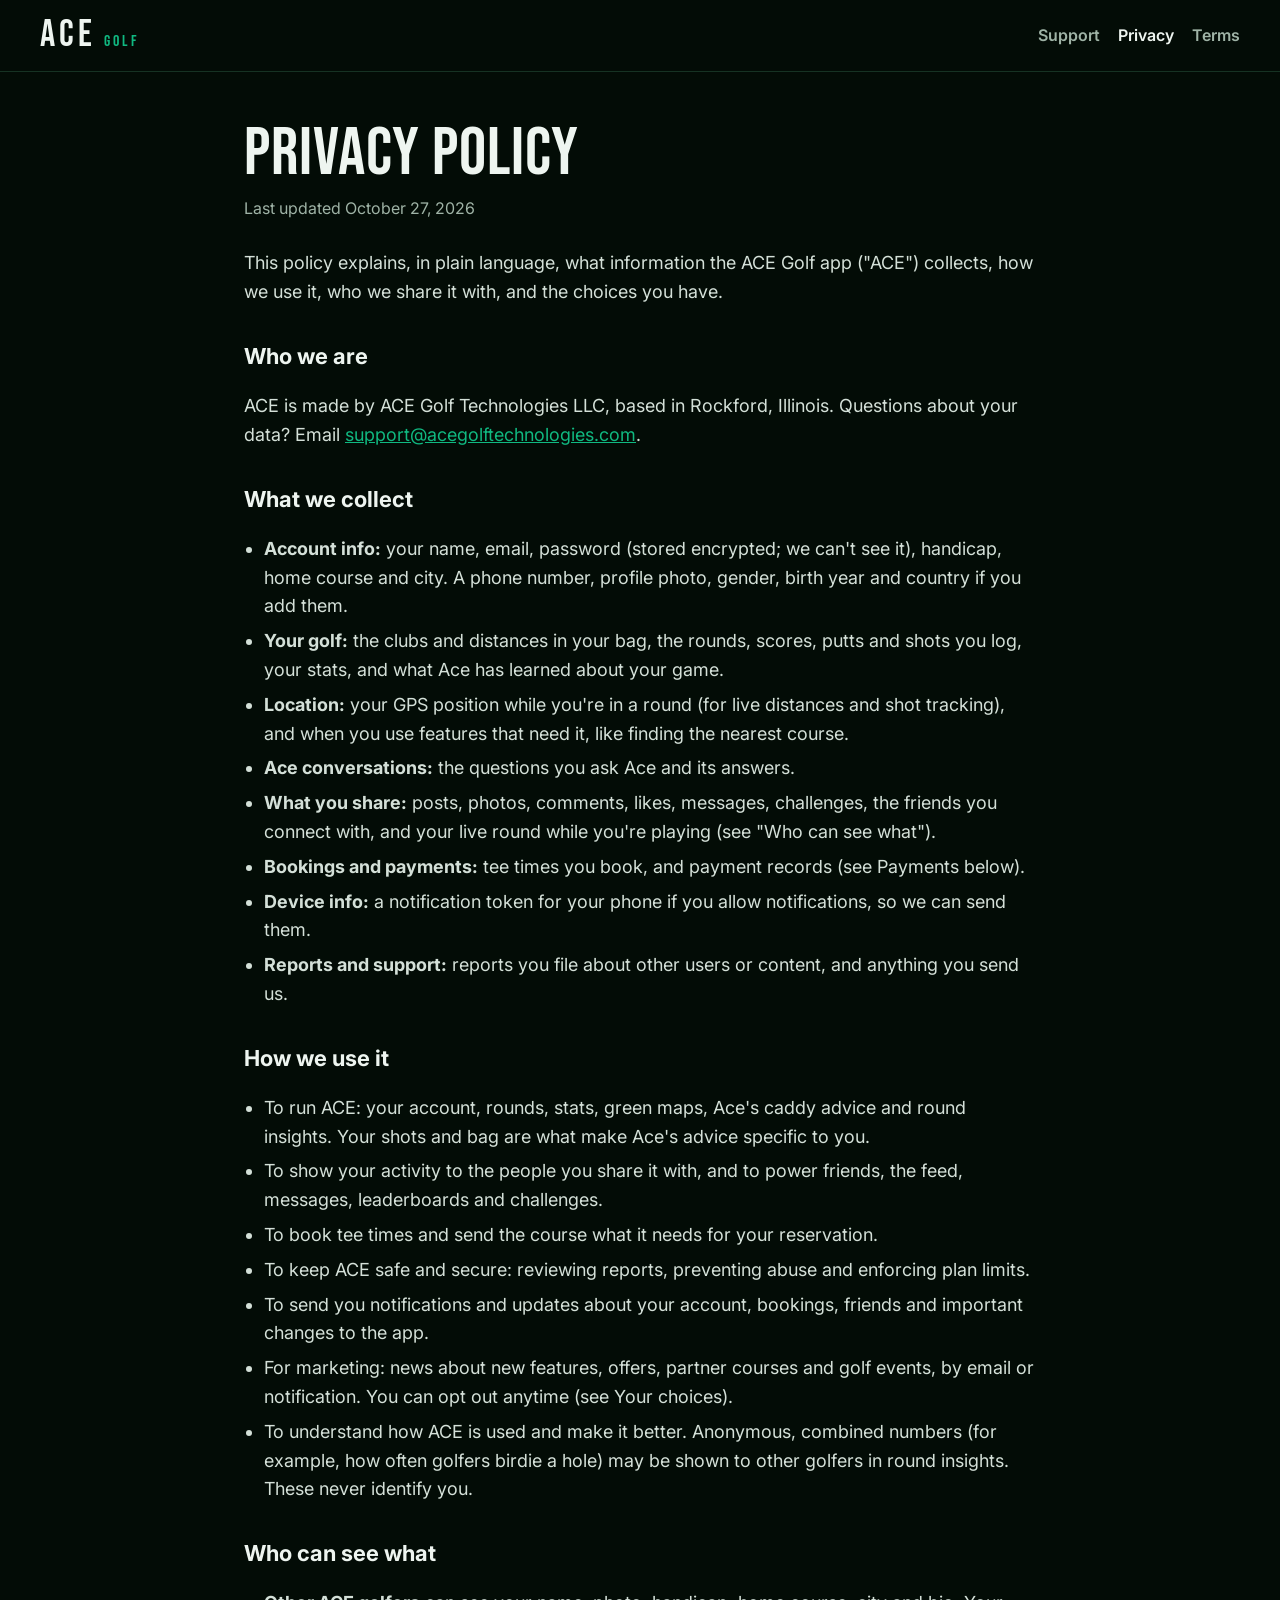
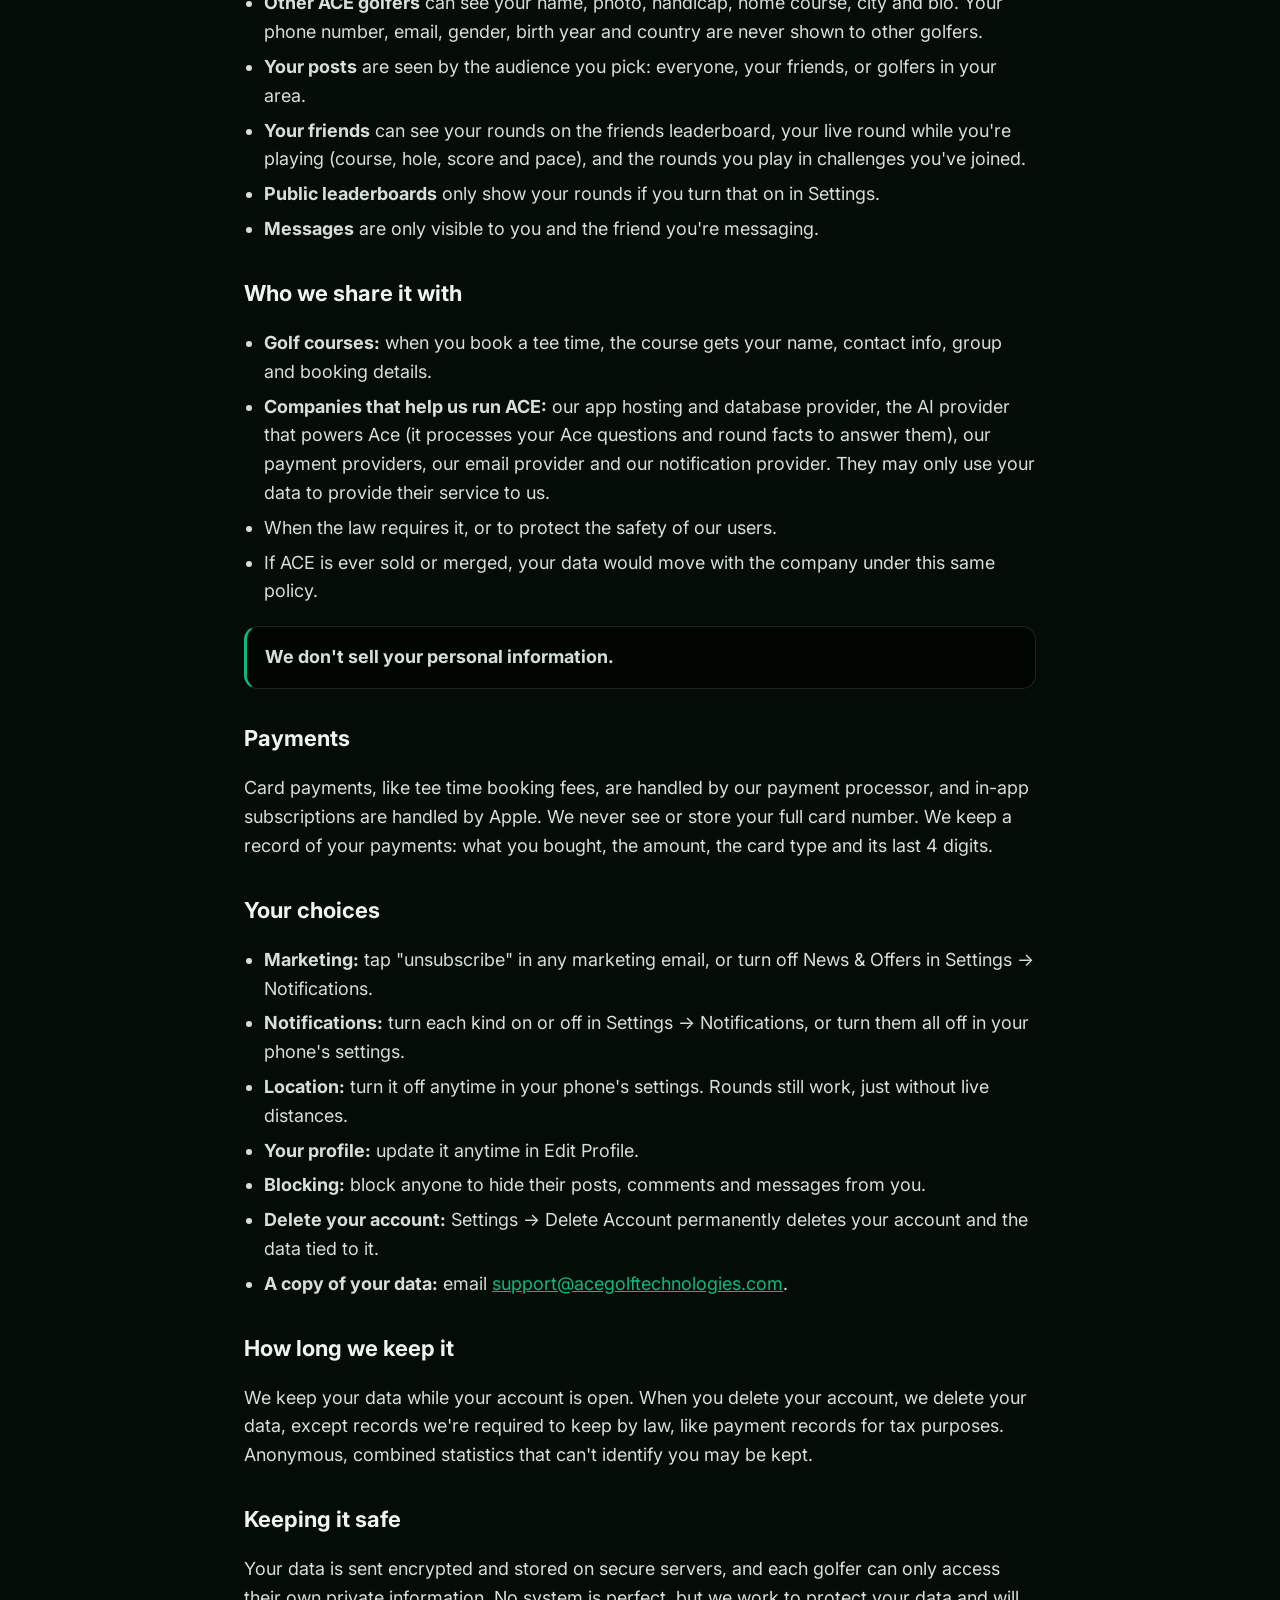
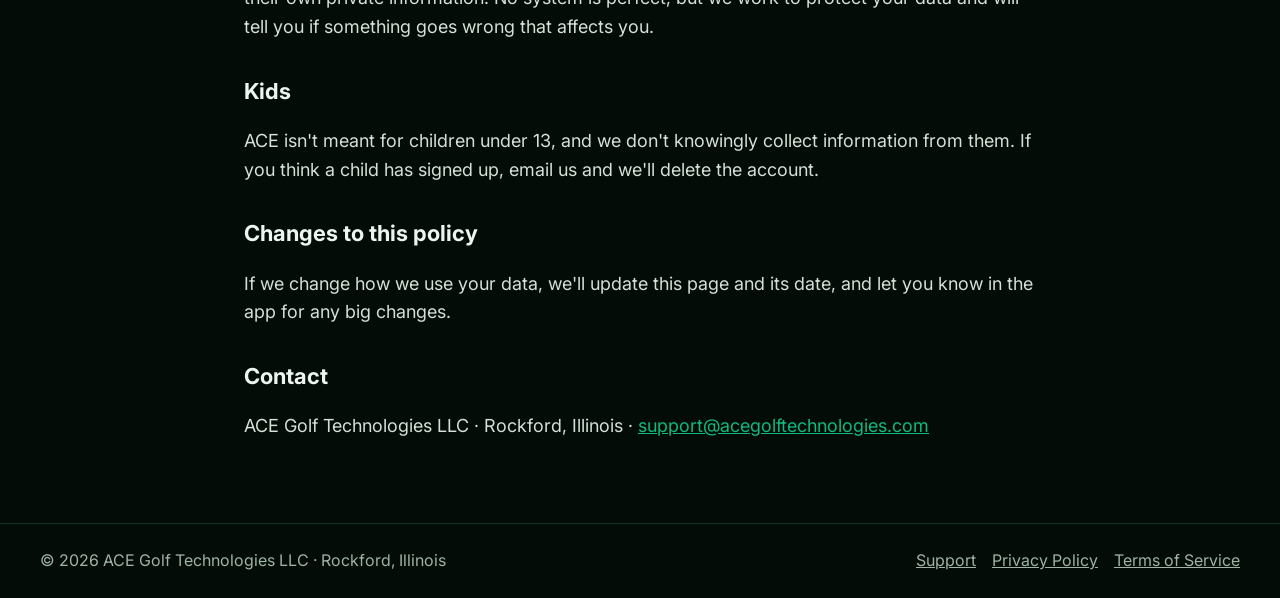
==== privacy.html @ e1cf5d85 "ACE Golf website: home, privacy, terms, support Full-width layout over the course flyover, real app " ====
<!doctype html>
<html lang="en">
<head>
  <meta charset="utf-8">
  <meta name="viewport" content="width=device-width, initial-scale=1, viewport-fit=cover">
  <title>Privacy Policy — ACE Golf</title>
  <meta name="description" content="How ACE Golf collects, uses and protects your information.">
  <link rel="preconnect" href="https://fonts.googleapis.com">
  <link rel="preconnect" href="https://fonts.gstatic.com" crossorigin>
  <link rel="stylesheet" href="https://fonts.googleapis.com/css2?family=Bebas+Neue&family=Inter:wght@400;600;700&display=swap">
  <link rel="stylesheet" href="styles.css">
  <link rel="icon" type="image/png" href="/media/favicon.png">
  <link rel="apple-touch-icon" href="/media/apple-touch-icon.png">
  <meta name="theme-color" content="#030c06">
</head>
<body class="page-doc">
  <header class="site-header">
    <div class="wrap">
      <a class="brand" href="index.html"><span class="brand-mark">ACE</span><span class="brand-sub">GOLF</span></a>
      <nav class="nav" aria-label="Main">
        <a href="support.html">Support</a>
        <a href="privacy.html" aria-current="page">Privacy</a>
        <a href="terms.html">Terms</a>
      </nav>
    </div>
  </header>

  <main class="wrap">
    <article class="doc">
      <h1>Privacy Policy</h1>
      <p class="updated">Last updated October 27, 2026</p>

      <p>This policy explains, in plain language, what information the ACE Golf app ("ACE") collects, how we use it, who we share it with, and the choices you have.</p>

      <h2>Who we are</h2>
      <p>ACE is made by ACE Golf Technologies LLC, based in Rockford, Illinois. Questions about your data? Email <a href="mailto:support@acegolftechnologies.com">support@acegolftechnologies.com</a>.</p>

      <h2>What we collect</h2>
      <ul>
        <li><strong>Account info:</strong> your name, email, password (stored encrypted; we can't see it), handicap, home course and city. A phone number, profile photo, gender, birth year and country if you add them.</li>
        <li><strong>Your golf:</strong> the clubs and distances in your bag, the rounds, scores, putts and shots you log, your stats, and what Ace has learned about your game.</li>
        <li><strong>Location:</strong> your GPS position while you're in a round (for live distances and shot tracking), and when you use features that need it, like finding the nearest course.</li>
        <li><strong>Ace conversations:</strong> the questions you ask Ace and its answers.</li>
        <li><strong>What you share:</strong> posts, photos, comments, likes, messages, challenges, the friends you connect with, and your live round while you're playing (see "Who can see what").</li>
        <li><strong>Bookings and payments:</strong> tee times you book, and payment records (see Payments below).</li>
        <li><strong>Device info:</strong> a notification token for your phone if you allow notifications, so we can send them.</li>
        <li><strong>Reports and support:</strong> reports you file about other users or content, and anything you send us.</li>
      </ul>

      <h2>How we use it</h2>
      <ul>
        <li>To run ACE: your account, rounds, stats, green maps, Ace's caddy advice and round insights. Your shots and bag are what make Ace's advice specific to you.</li>
        <li>To show your activity to the people you share it with, and to power friends, the feed, messages, leaderboards and challenges.</li>
        <li>To book tee times and send the course what it needs for your reservation.</li>
        <li>To keep ACE safe and secure: reviewing reports, preventing abuse and enforcing plan limits.</li>
        <li>To send you notifications and updates about your account, bookings, friends and important changes to the app.</li>
        <li>For marketing: news about new features, offers, partner courses and golf events, by email or notification. You can opt out anytime (see Your choices).</li>
        <li>To understand how ACE is used and make it better. Anonymous, combined numbers (for example, how often golfers birdie a hole) may be shown to other golfers in round insights. These never identify you.</li>
      </ul>

      <h2>Who can see what</h2>
      <ul>
        <li><strong>Other ACE golfers</strong> can see your name, photo, handicap, home course, city and bio. Your phone number, email, gender, birth year and country are never shown to other golfers.</li>
        <li><strong>Your posts</strong> are seen by the audience you pick: everyone, your friends, or golfers in your area.</li>
        <li><strong>Your friends</strong> can see your rounds on the friends leaderboard, your live round while you're playing (course, hole, score and pace), and the rounds you play in challenges you've joined.</li>
        <li><strong>Public leaderboards</strong> only show your rounds if you turn that on in Settings.</li>
        <li><strong>Messages</strong> are only visible to you and the friend you're messaging.</li>
      </ul>

      <h2>Who we share it with</h2>
      <ul>
        <li><strong>Golf courses:</strong> when you book a tee time, the course gets your name, contact info, group and booking details.</li>
        <li><strong>Companies that help us run ACE:</strong> our app hosting and database provider, the AI provider that powers Ace (it processes your Ace questions and round facts to answer them), our payment providers, our email provider and our notification provider. They may only use your data to provide their service to us.</li>
        <li>When the law requires it, or to protect the safety of our users.</li>
        <li>If ACE is ever sold or merged, your data would move with the company under this same policy.</li>
      </ul>
      <div class="callout"><p><strong>We don't sell your personal information.</strong></p></div>

      <h2>Payments</h2>
      <p>Card payments, like tee time booking fees, are handled by our payment processor, and in-app subscriptions are handled by Apple. We never see or store your full card number. We keep a record of your payments: what you bought, the amount, the card type and its last 4 digits.</p>

      <h2>Your choices</h2>
      <ul>
        <li><strong>Marketing:</strong> tap "unsubscribe" in any marketing email, or turn off News &amp; Offers in Settings → Notifications.</li>
        <li><strong>Notifications:</strong> turn each kind on or off in Settings → Notifications, or turn them all off in your phone's settings.</li>
        <li><strong>Location:</strong> turn it off anytime in your phone's settings. Rounds still work, just without live distances.</li>
        <li><strong>Your profile:</strong> update it anytime in Edit Profile.</li>
        <li><strong>Blocking:</strong> block anyone to hide their posts, comments and messages from you.</li>
        <li><strong>Delete your account:</strong> Settings → Delete Account permanently deletes your account and the data tied to it.</li>
        <li><strong>A copy of your data:</strong> email <a href="mailto:support@acegolftechnologies.com">support@acegolftechnologies.com</a>.</li>
      </ul>

      <h2>How long we keep it</h2>
      <p>We keep your data while your account is open. When you delete your account, we delete your data, except records we're required to keep by law, like payment records for tax purposes. Anonymous, combined statistics that can't identify you may be kept.</p>

      <h2>Keeping it safe</h2>
      <p>Your data is sent encrypted and stored on secure servers, and each golfer can only access their own private information. No system is perfect, but we work to protect your data and will tell you if something goes wrong that affects you.</p>

      <h2>Kids</h2>
      <p>ACE isn't meant for children under 13, and we don't knowingly collect information from them. If you think a child has signed up, email us and we'll delete the account.</p>

      <h2>Changes to this policy</h2>
      <p>If we change how we use your data, we'll update this page and its date, and let you know in the app for any big changes.</p>

      <h2>Contact</h2>
      <p>ACE Golf Technologies LLC · Rockford, Illinois · <a href="mailto:support@acegolftechnologies.com">support@acegolftechnologies.com</a></p>
    </article>
  </main>

  <footer class="site-footer">
    <div class="wrap">
      <span>© 2026 ACE Golf Technologies LLC · Rockford, Illinois</span>
      <nav aria-label="Footer">
        <a href="support.html">Support</a>
        <a href="privacy.html">Privacy Policy</a>
        <a href="terms.html">Terms of Service</a>
      </nav>
    </div>
  </footer>
  <button class="to-top" type="button" aria-label="Back to top" hidden>↑</button>
  <script>
    (function () {
      var btn = document.querySelector('.to-top');
      var onScroll = function () { btn.hidden = window.scrollY < 600; };
      window.addEventListener('scroll', onScroll, { passive: true });
      onScroll();
      btn.addEventListener('click', function () {
        var reduce = window.matchMedia('(prefers-reduced-motion: reduce)').matches;
        window.scrollTo({ top: 0, behavior: reduce ? 'auto' : 'smooth' });
      });
    })();
  </script>
</body>
</html>
---- styles.css ----
:root {
  --bg: #030c06;
  --bg-raised: #0a1a10;
  --line: #163223;
  --ink: #eef5f0;
  --muted: #9fb3a6;
  --green: #10b981;
  --green-soft: rgba(16, 185, 129, 0.12);
  --font-display: "Bebas Neue", "Arial Narrow", Impact, sans-serif;
  --font-body: "Inter", system-ui, -apple-system, "Segoe UI", Roboto, sans-serif;
}

* { box-sizing: border-box; }
html { -webkit-text-size-adjust: 100%; background: var(--bg); }
main { flex: 1; }
body {
  margin: 0;
  background: var(--bg);
  min-height: 100vh;
  display: flex;
  flex-direction: column;
  color: var(--ink);
  font-family: var(--font-body);
  font-size: 18px;
  line-height: 1.6;
}
a { color: var(--green); }
a:hover { text-decoration: none; }

.wrap {
  max-width: 1240px;
  margin: 0 auto;
  padding-left: max(20px, env(safe-area-inset-left, 0px));
  padding-right: max(20px, env(safe-area-inset-right, 0px));
}

/* Header and footer are solid. */
.site-header, .site-footer { position: relative; z-index: 2; background: var(--bg); }

/* Full-width section bands, tinted glass over the moving course, alternating tones edge to edge. */
.section { position: relative; z-index: 1; width: 100%; background: rgba(3,12,6,0.74); }
.section.alt { background: rgba(3,12,6,0.6); border-top: 1px solid rgba(255,255,255,0.06); border-bottom: 1px solid rgba(255,255,255,0.06); }
.section.final { background: radial-gradient(ellipse at center, rgba(16,185,129,0.16), transparent 65%), rgba(3,12,6,0.7); }

/* The course flyover stays fixed behind the whole page; the hero shows it clearest. */
.hero {
  position: relative; z-index: 1;
  min-height: calc(100vh - 70px); min-height: calc(100svh - 70px);
  display: flex; align-items: center;
  padding-block: 72px 96px;
  background: linear-gradient(90deg, rgba(3,12,6,0.6) 0%, rgba(3,12,6,0.2) 55%, rgba(3,12,6,0) 100%);
}
.hero-video { position: fixed; inset: 0; z-index: 0; background: var(--bg); }
.hero-video video { width: 100%; height: 100%; object-fit: cover; display: block; }
.hero-video::after { content: ""; position: absolute; inset: 0; background: rgba(3,12,6,0.4); }
.hero-inner { position: relative; z-index: 1; width: 100%; }
.scroll-hint {
  position: absolute; z-index: 1; left: 50%; bottom: 18px; transform: translateX(-50%);
  color: rgba(255,255,255,0.7); text-decoration: none; font-size: 30px; line-height: 1;
  animation: bob 2.2s ease-in-out infinite;
}
@keyframes bob { 0%, 100% { transform: translate(-50%, 0); } 50% { transform: translate(-50%, 6px); } }
@media (prefers-reduced-motion: reduce) {
  .hero-video video { display: none; }
  .hero-video { background: url("media/course-poster.jpg") center / cover; }
  .scroll-hint { animation: none; }
}

/* Header */
.site-header { border-bottom: 1px solid var(--line); }
.site-header .wrap { display: flex; align-items: center; justify-content: space-between; gap: 16px; padding-block: 16px; flex-wrap: wrap; }
.brand { display: flex; align-items: baseline; gap: 8px; text-decoration: none; color: var(--ink); }
.brand-mark { font-family: var(--font-display); font-size: 38px; letter-spacing: 4px; line-height: 1; }
.brand-sub { font-family: var(--font-display); font-size: 16px; letter-spacing: 3px; color: var(--green); }
.nav { display: flex; gap: 18px; flex-wrap: wrap; }
.nav a { color: var(--muted); text-decoration: none; font-size: 16px; font-weight: 600; }
.nav a:hover, .nav a[aria-current="page"] { color: var(--ink); }

/* Home */
.eyebrow { font-size: 14px; letter-spacing: 2px; text-transform: uppercase; color: var(--green); font-weight: 700; margin: 0 0 14px; }
.hero h1 { font-family: var(--font-display); font-weight: 400; font-size: clamp(60px, 9vw, 132px); line-height: 0.9; letter-spacing: 1px; margin: 0 0 20px; text-wrap: balance; max-width: 14ch; }
.hero p.lede { font-size: clamp(19px, 1.8vw, 24px); color: #d4e0d8; max-width: 56ch; margin: 0 0 30px; }
.badge {
  display: inline-flex; align-items: center; gap: 8px;
  border: 1px solid var(--green); color: var(--green); background: rgba(0,0,0,0.55);
  border-radius: 999px; padding: 8px 16px; font-weight: 700; font-size: 16px;
}
.features { display: grid; grid-template-columns: repeat(auto-fit, minmax(250px, 1fr)); gap: 14px; padding-block: 8px 64px; }
.feature {
  background: rgba(0,0,0,0.62); border: 1px solid rgba(255,255,255,0.1); border-radius: 16px; padding: 20px;
  -webkit-backdrop-filter: blur(6px); backdrop-filter: blur(6px);
}
.feature h2 { font-size: 19px; margin: 0 0 6px; }
.feature p { margin: 0; color: var(--muted); font-size: 17px; }
.feature .icon { font-size: 22px; margin-bottom: 8px; display: block; }

/* ── Home page sections ─────────────────────────────────────────────── */
.nav-cta { background: var(--green); color: #022c22 !important; padding: 6px 14px; border-radius: 999px; }
.nav-cta:hover { filter: brightness(1.08); }

.cta-row { display: flex; gap: 12px; flex-wrap: wrap; margin-bottom: 34px; }
.btn {
  display: inline-flex; align-items: center; justify-content: center; gap: 8px;
  padding: 13px 22px; border-radius: 999px; font-weight: 800; font-size: 17px;
  text-decoration: none; border: 1px solid transparent; text-align: center;
}
.btn-primary { background: var(--green); color: #022c22; }
.btn-primary:hover { filter: brightness(1.08); }
.btn-ghost { border-color: rgba(255,255,255,0.35); color: var(--ink); background: rgba(0,0,0,0.35); }
.btn-ghost:hover { border-color: var(--ink); }
.btn-static { cursor: default; }

.proof { list-style: none; padding: 0; margin: 0; display: flex; flex-wrap: wrap; gap: 10px 28px; color: var(--muted); font-size: 17px; }
.proof strong { color: var(--ink); }

.rows { display: grid; gap: 96px; padding-block: 96px; }
.row { display: grid; grid-template-columns: 1fr 1fr; gap: 72px; align-items: center; }
.section > .row.wrap { padding-block: 96px; }
.row-text p { font-size: 19px; }
.row.flip .row-text { order: 2; }
.row-text { min-width: 0; }
.row-text h2, .center-block h2, .courses-block h2, .faq h2, .final-cta h2 {
  font-family: var(--font-display); font-weight: 400; letter-spacing: 0.5px; line-height: 1;
  font-size: clamp(40px, 6vw, 62px); margin: 0 0 14px; text-wrap: balance;
}
.row-text p { color: #d4e0d8; margin: 0 0 16px; max-width: 54ch; }
.ticks { list-style: none; padding: 0; margin: 0; display: grid; gap: 8px; }
.ticks li { padding-left: 26px; position: relative; color: var(--ink); }
.ticks li::before { content: "✓"; position: absolute; left: 0; color: var(--green); font-weight: 800; }

/* Phone mockups (stand-ins until real screenshots) */
.phone {
  justify-self: center; width: min(330px, 100%); aspect-ratio: 9 / 18.5; max-width: 100%;
  border-radius: 42px; padding: 10px; background: #0b0f0d;
  border: 1px solid rgba(255,255,255,0.14);
  box-shadow: 0 30px 80px rgba(0,0,0,0.6), inset 0 0 0 2px rgba(255,255,255,0.04);
}
.screen {
  height: 100%; border-radius: 33px; background: #0c1017; overflow: hidden;
  padding: 26px 14px 14px; display: flex; flex-direction: column; gap: 10px; font-size: 13px;
}
.s-top { color: var(--muted); font-size: 11px; font-weight: 700; letter-spacing: 0.6px; text-transform: uppercase; text-align: center; padding-bottom: 6px; border-bottom: 1px solid rgba(255,255,255,0.06); }
.bubble { border-radius: 16px; padding: 10px 12px; line-height: 1.45; }
.bubble.me { background: #047857; color: #fff; align-self: flex-end; max-width: 85%; border-bottom-right-radius: 4px; }
.bubble.ace { background: #131c26; border: 1px solid #1e2d3d; color: #e5ece8; border-bottom-left-radius: 4px; }
.ace-tag { display: block; font-family: var(--font-display); letter-spacing: 2px; color: var(--green); font-size: 13px; margin-bottom: 2px; }
.chip-row { display: flex; flex-wrap: wrap; gap: 6px; margin-top: auto; }
.mini-chip { font-size: 11px; font-weight: 700; padding: 5px 9px; border-radius: 999px; background: rgba(16,185,129,0.12); color: #6ee7b7; border: 1px solid rgba(16,185,129,0.3); }

.green-map {
  flex: 1; border-radius: 50% 46% 52% 48%; position: relative; margin: 6px 4px;
  background:
    radial-gradient(circle at 30% 30%, #f97316 0 8%, transparent 26%),
    radial-gradient(circle at 70% 65%, #2563eb 0 10%, transparent 30%),
    radial-gradient(circle at 45% 55%, #eab308 0 12%, transparent 34%),
    radial-gradient(circle at 60% 40%, #22c55e 0 20%, transparent 50%),
    #16a34a;
  opacity: 0.9; box-shadow: inset 0 0 40px rgba(0,0,0,0.45);
}
.green-map .pin { position: absolute; top: 34%; left: 60%; font-size: 22px; }
.green-map .ball { position: absolute; bottom: 18%; left: 26%; color: #fff; font-size: 14px; text-shadow: 0 0 4px #000; }
.green-map .arrow { position: absolute; color: rgba(255,255,255,0.85); font-size: 22px; font-weight: 800; text-shadow: 0 1px 3px rgba(0,0,0,0.6); }
.a1 { top: 22%; left: 22%; } .a2 { top: 48%; left: 40%; } .a3 { top: 64%; left: 64%; }
.read { background: #131c26; border: 1px solid #1e2d3d; border-radius: 14px; padding: 10px 12px; display: grid; gap: 2px; }
.read span { color: var(--muted); font-size: 12px; }

.yardage { flex: 1; display: flex; flex-direction: column; align-items: center; justify-content: center; gap: 4px; }
.y-label { color: var(--green); font-weight: 800; letter-spacing: 1px; text-transform: uppercase; font-size: 12px; }
.y-big { font-family: var(--font-display); font-size: 110px; line-height: 0.9; }
.y-sub { color: var(--muted); font-size: 12px; }
.fcb { display: grid; grid-template-columns: repeat(3, 1fr); gap: 6px; }
.fcb div { background: #131c26; border: 1px solid #1e2d3d; border-radius: 12px; padding: 8px; text-align: center; display: grid; }
.fcb span { color: var(--muted); font-size: 10px; text-transform: uppercase; letter-spacing: 0.5px; }
.fcb b { font-size: 20px; }

.insights-screen { background: #052e16; }
.s-brand { font-family: var(--font-display); font-size: 22px; letter-spacing: 3px; }
.s-brand span { color: var(--green); font-size: 13px; }
.score-row { display: grid; grid-template-columns: repeat(3, 1fr); gap: 6px; }
.score-row div { background: rgba(255,255,255,0.07); border-radius: 10px; padding: 8px 4px; text-align: center; display: grid; }
.score-row .main { background: rgba(16,185,129,0.15); border: 1px solid rgba(16,185,129,0.3); }
.score-row b { font-size: 20px; } .score-row .main b { color: var(--green); }
.score-row span { font-size: 9px; color: rgba(255,255,255,0.45); text-transform: uppercase; letter-spacing: 0.5px; }
.stat-box { background: rgba(16,185,129,0.1); border: 1px solid rgba(16,185,129,0.25); border-radius: 12px; padding: 10px; line-height: 1.45; }
.stat-title { display: block; font-size: 9px; font-weight: 800; letter-spacing: 1.2px; color: var(--green); margin-bottom: 4px; }
.ins { font-size: 12px; color: rgba(255,255,255,0.7); padding-top: 6px; border-top: 1px solid rgba(255,255,255,0.06); }
.ins b { color: #4ade80; }

.stories { display: flex; gap: 10px; justify-content: center; }
.story { width: 46px; height: 46px; border-radius: 50%; display: grid; place-items: center; background: #1a2535; border: 2px solid rgba(255,255,255,0.15); font-weight: 800; font-size: 12px; position: relative; }
.story.live { border-color: var(--green); }
.story i { position: absolute; bottom: -8px; font-style: normal; font-size: 8px; font-weight: 800; background: #ef4444; padding: 1px 4px; border-radius: 4px; }
.feed-card { background: #131c26; border: 1px solid #1e2d3d; border-radius: 14px; padding: 10px 12px; display: grid; gap: 3px; }
.feed-card span { color: var(--muted); font-size: 12px; }

.center-block { text-align: center; padding-block: 96px; }
.courses-block { padding-block: 96px; }
.center-block .lede.narrow, .final-cta .lede.narrow { margin-left: auto; margin-right: auto; }
.lede.narrow { max-width: 60ch; color: var(--muted); font-size: 19px; }
.games { list-style: none; padding: 0; margin: 26px 0 14px; display: flex; flex-wrap: wrap; gap: 10px; justify-content: center; }
.games li { background: rgba(0,0,0,0.55); border: 1px solid rgba(255,255,255,0.14); border-radius: 999px; padding: 9px 16px; font-weight: 700; font-size: 16px; }
.fine { color: var(--muted); font-size: 15px; margin: 14px auto 0; max-width: 62ch; }

.plans { display: grid; grid-template-columns: repeat(auto-fit, minmax(240px, 1fr)); gap: 16px; margin-top: 28px; text-align: left; }
.plan { background: rgba(0,0,0,0.62); border: 1px solid rgba(255,255,255,0.12); border-radius: 20px; padding: 24px; position: relative; }
.plan.featured { border-color: var(--green); box-shadow: 0 0 0 1px var(--green) inset; }
.plan-badge { position: absolute; top: -12px; left: 24px; background: var(--green); color: #022c22; font-size: 13px; font-weight: 800; padding: 4px 10px; border-radius: 999px; }
.plan h3 { margin: 0 0 6px; font-size: 21px; }
.price { font-family: var(--font-display); font-size: 54px; line-height: 1; margin: 0; }
.price span { font-family: var(--font-body); font-size: 17px; color: var(--muted); margin-left: 4px; }
.price-alt { color: var(--muted); font-size: 16px; margin: 4px 0 0; }
.plan ul { padding-left: 18px; margin: 16px 0 0; color: #d4e0d8; display: grid; gap: 6px; }

.courses-block { text-align: center; }
.course-grid { display: grid; grid-template-columns: repeat(auto-fit, minmax(220px, 1fr)); gap: 14px; margin: 24px 0 28px; text-align: left; }
.mini-card { background: rgba(0,0,0,0.55); border: 1px solid rgba(255,255,255,0.12); border-radius: 16px; padding: 18px; display: grid; gap: 6px; }
.mini-card span { color: var(--muted); font-size: 17px; }

.faq { padding-block: 96px; max-width: 860px; }
.final-cta { padding-block: 96px; }

/* Floating back-to-top button, bottom right. */
.to-top {
  position: fixed; z-index: 20;
  right: calc(20px + env(safe-area-inset-right, 0px));
  bottom: calc(20px + env(safe-area-inset-bottom, 0px));
  width: 52px; height: 52px; border-radius: 50%;
  display: grid; place-items: center;
  background: var(--green); color: #022c22; border: 0; cursor: pointer;
  font: 800 24px/1 var(--font-body);
  box-shadow: 0 10px 30px rgba(0,0,0,0.5);
  transition: transform 0.15s ease, filter 0.15s ease;
}
.to-top:hover { transform: translateY(-2px); filter: brightness(1.08); }
.to-top:focus-visible { outline: 3px solid #fff; outline-offset: 3px; }
.to-top[hidden] { display: none; }

/* Staff side: feature grid under the screenshots. */
.staff-more .course-grid { margin: 0 0 32px; grid-template-columns: repeat(auto-fit, minmax(300px, 1fr)); }
.center-cta { text-align: center; }
.rows .games-block { padding-block: 0; }
.ticks li b { color: var(--green); }

/* Real app screenshots inside the phone frame. */
.phone.shot { aspect-ratio: auto; height: auto; }
.phone.shot img { display: block; width: 100%; height: auto; border-radius: 33px; }
.phone-pair { justify-self: center; display: grid; width: min(470px, 100%); padding-bottom: 40px; }
.phone-pair .phone { grid-area: 1 / 1; width: 70%; }
.phone-pair .back { justify-self: end; transform: translateY(40px) rotate(4deg); opacity: 0.85; }
.phone-pair .front { justify-self: start; z-index: 1; transform: rotate(-2deg); }
.final-cta h2 { font-size: clamp(48px, 7vw, 92px) !important; }

.footer-cols { display: grid !important; grid-template-columns: 1.4fr repeat(3, 1fr); gap: 24px; padding-block: 36px !important; }
.footer-cols h4 { color: var(--ink); font-size: 16px; margin: 4px 0 10px; }
.footer-cols a:not(.brand) { display: block; color: var(--muted); text-decoration: none; margin-bottom: 8px; font-size: 16px; }
.footer-cols a:not(.brand):hover { color: var(--ink); }
.foot-note { margin: 10px 0 0; font-size: 15px; }

@media (max-width: 860px) {
  .row { grid-template-columns: 1fr; gap: 36px; }
  .row.flip .row-text { order: 0; }
  .final-cta { text-align: center; }
  .phone.shot { width: min(300px, 100%); }
  .phone-pair .phone { width: 66%; }
  .rows { gap: 72px; padding-block: 64px; }
  .section > .row.wrap, .center-block, .courses-block, .faq { padding-block: 64px; }
  .hero { padding-block: 48px 80px; }
  .hero { background: linear-gradient(180deg, rgba(3,12,6,0.25) 0%, rgba(3,12,6,0.5) 100%); }
  .footer-cols { grid-template-columns: 1fr 1fr; }
  .nav { gap: 12px; align-items: center; }
  .page-home .nav a[href^="#"]:not(.nav-cta) { display: none; }
}

/* Documents */
.doc { padding-block: 48px 64px; max-width: 72ch; }
.doc h1 { font-family: var(--font-display); font-weight: 400; font-size: clamp(44px, 8vw, 68px); line-height: 1; letter-spacing: 1px; margin: 0 0 8px; }
.doc .updated { color: var(--muted); font-size: 16px; margin: 0 0 28px; }
.doc h2 { font-size: 22px; margin: 32px 0 8px; }
.doc p, .doc li { color: #d4e0d8; }
.doc ul { padding-left: 20px; }
.doc li { margin-bottom: 6px; }
.callout { background: rgba(0,0,0,0.55); border: 1px solid rgba(255,255,255,0.12); border-left: 3px solid var(--green); border-radius: 14px; padding: 16px 18px; margin: 20px 0; }
.callout p { margin: 0; }
.caps { text-transform: uppercase; font-size: 16px; letter-spacing: 0.2px; }

/* Support */
.contact-card { background: rgba(0,0,0,0.55); border: 1px solid rgba(255,255,255,0.12); border-radius: 16px; padding: 22px; margin: 8px 0 32px; }
.contact-card .email { font-size: 22px; font-weight: 700; word-break: break-all; }
details { border-bottom: 1px solid var(--line); padding-block: 14px; }
summary { cursor: pointer; font-weight: 700; }
details p { margin: 10px 0 0; }

/* Footer */
.site-footer { border-top: 1px solid var(--line); color: var(--muted); font-size: 16px; }
.site-footer .wrap { padding-block: 24px; display: flex; gap: 12px 24px; flex-wrap: wrap; justify-content: space-between; }
.site-footer nav { display: flex; gap: 16px; flex-wrap: wrap; }
.site-footer a { color: var(--muted); }
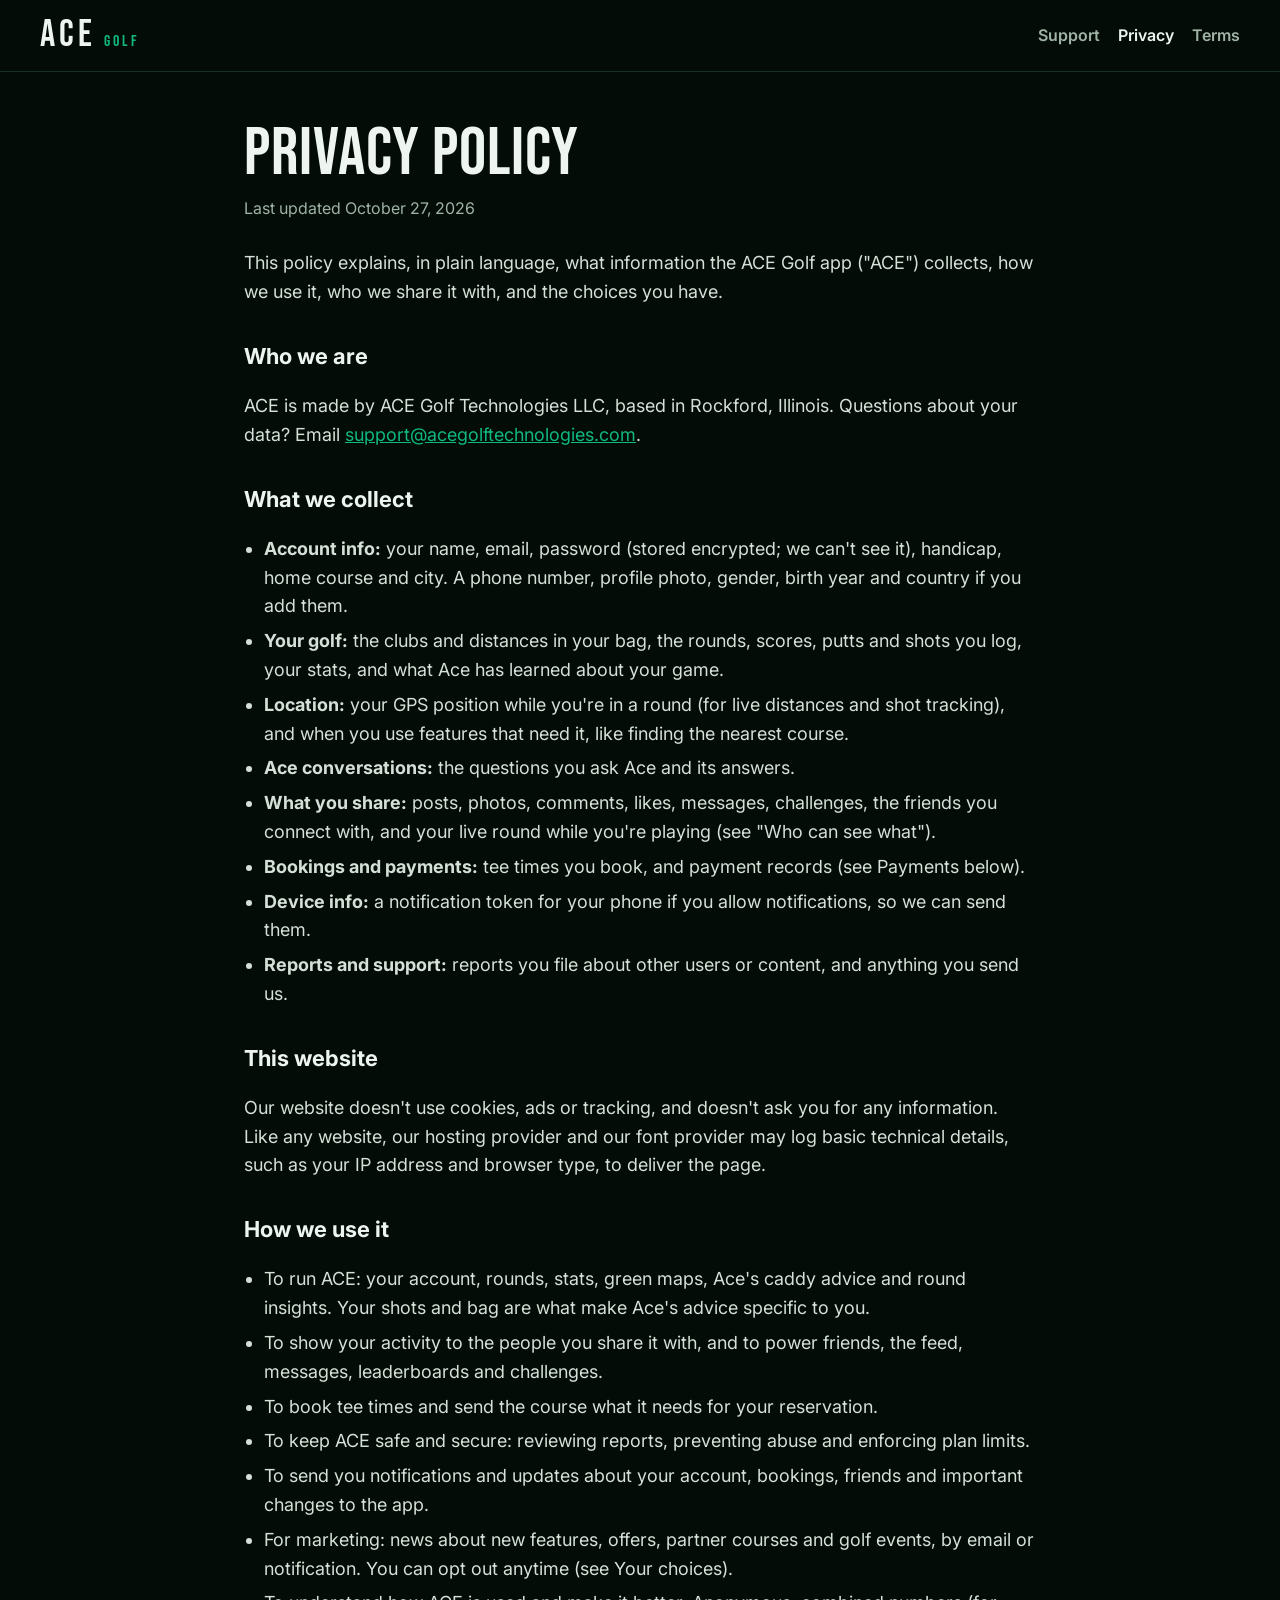
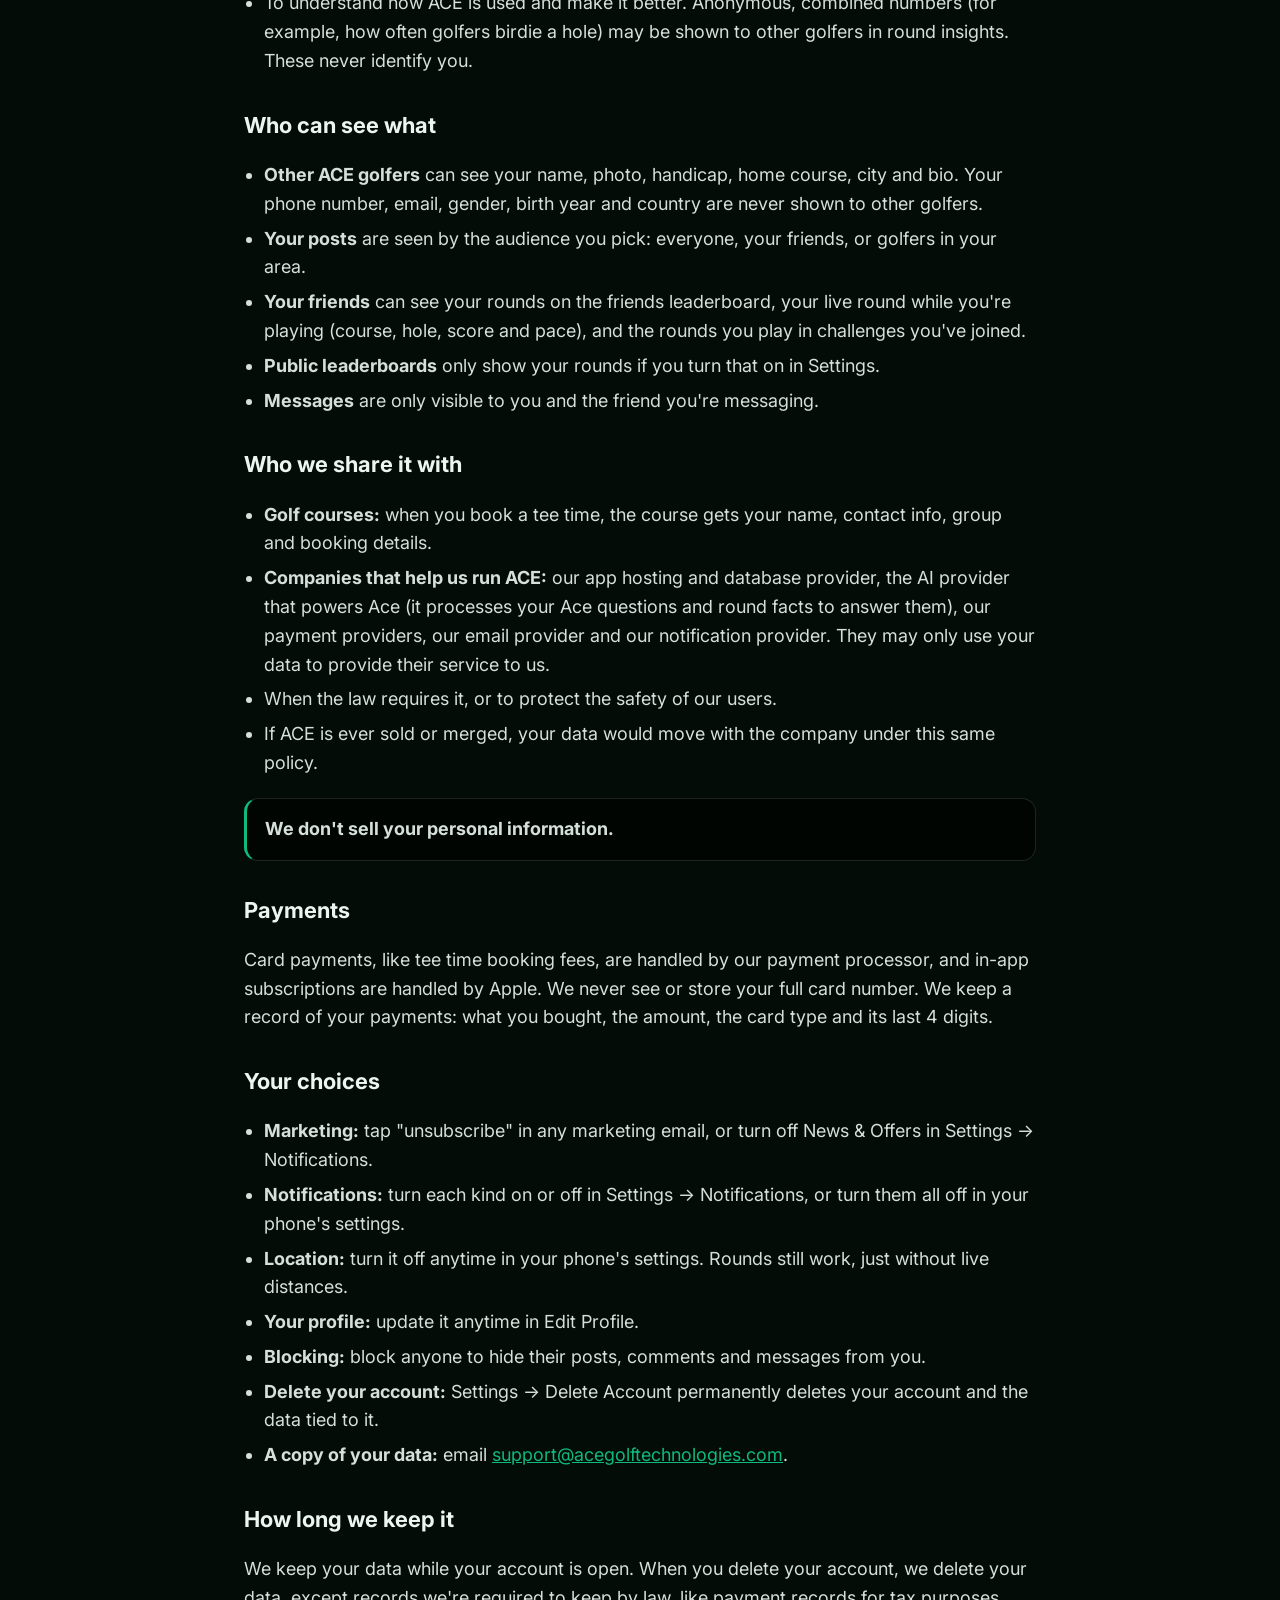
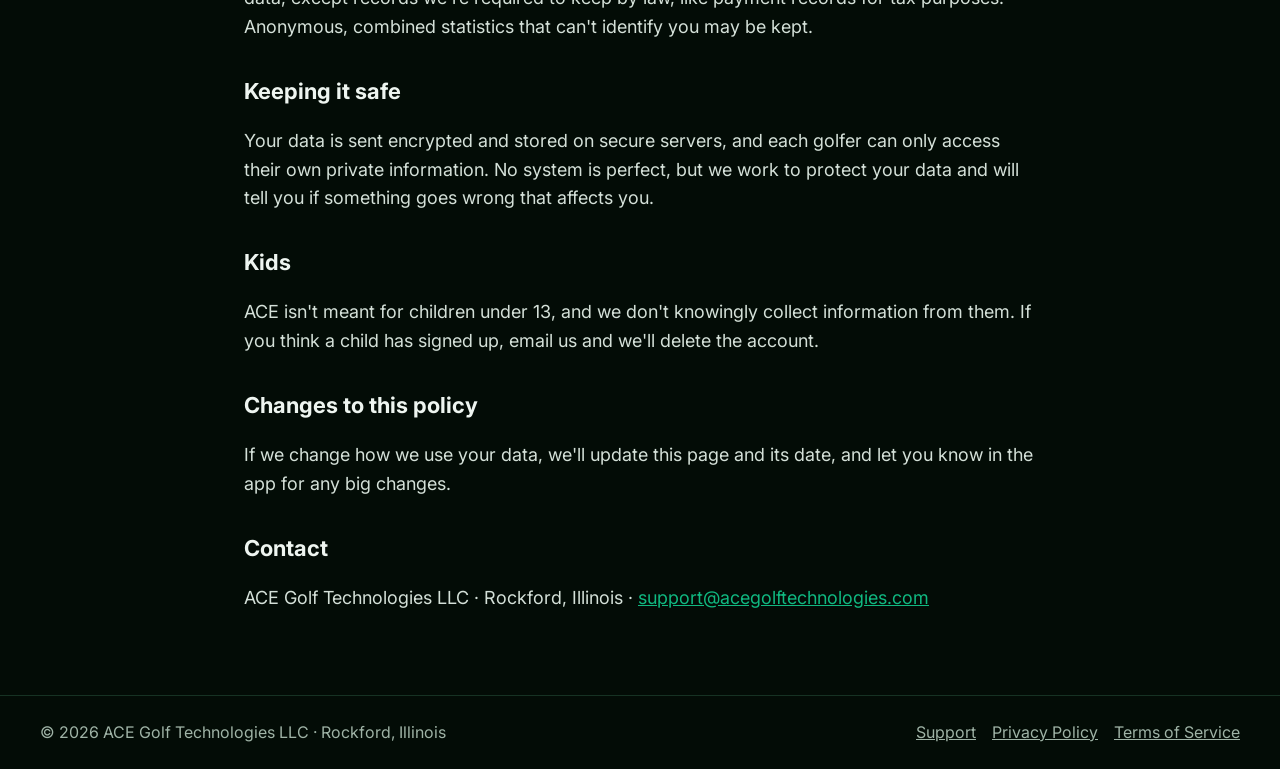
==== commit 6b1d7d79: "Privacy: say what the website itself collects; early 2027 and 10 cm copy Co-Authored-By: Claude Opus" ====
--- a/privacy.html
+++ b/privacy.html
@@ -46,6 +46,9 @@
         <li><strong>Device info:</strong> a notification token for your phone if you allow notifications, so we can send them.</li>
         <li><strong>Reports and support:</strong> reports you file about other users or content, and anything you send us.</li>
       </ul>
+
+      <h2>This website</h2>
+      <p>Our website doesn't use cookies, ads or tracking, and doesn't ask you for any information. Like any website, our hosting provider and our font provider may log basic technical details, such as your IP address and browser type, to deliver the page.</p>
 
       <h2>How we use it</h2>
       <ul>
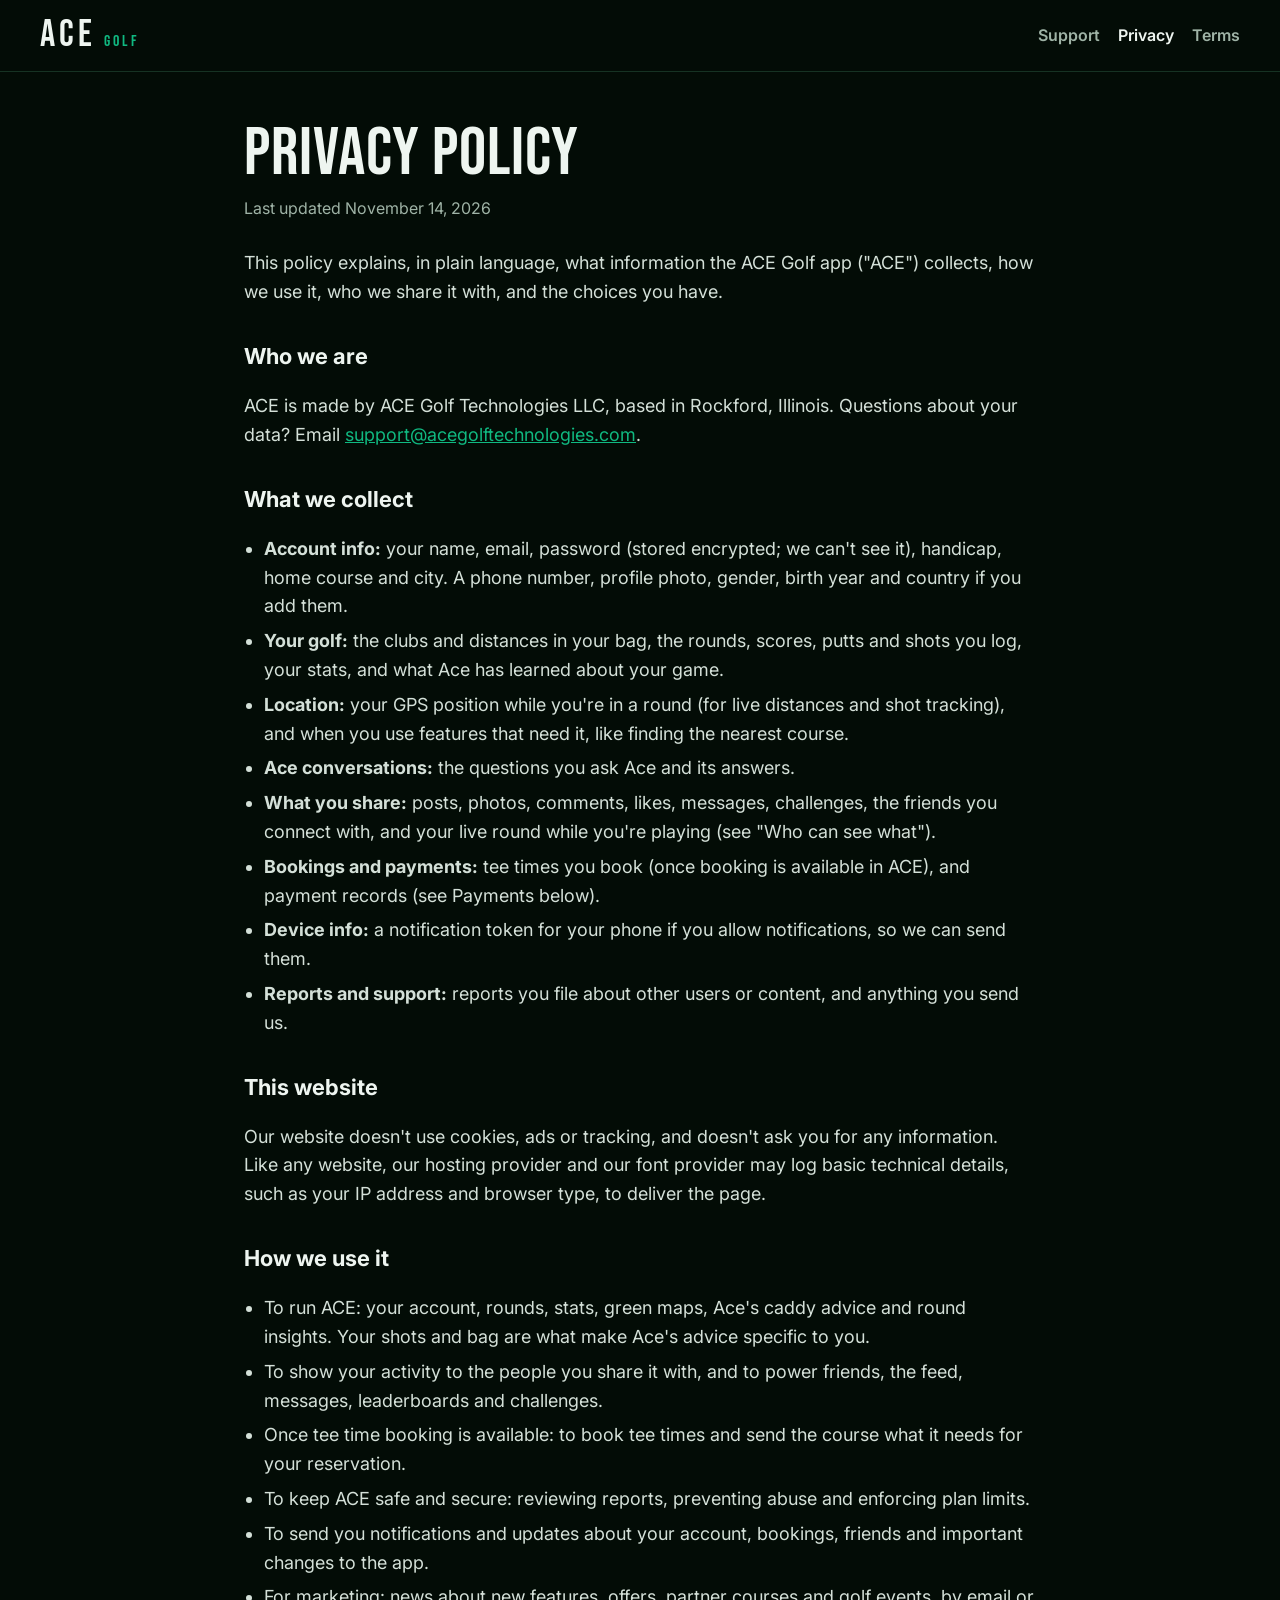
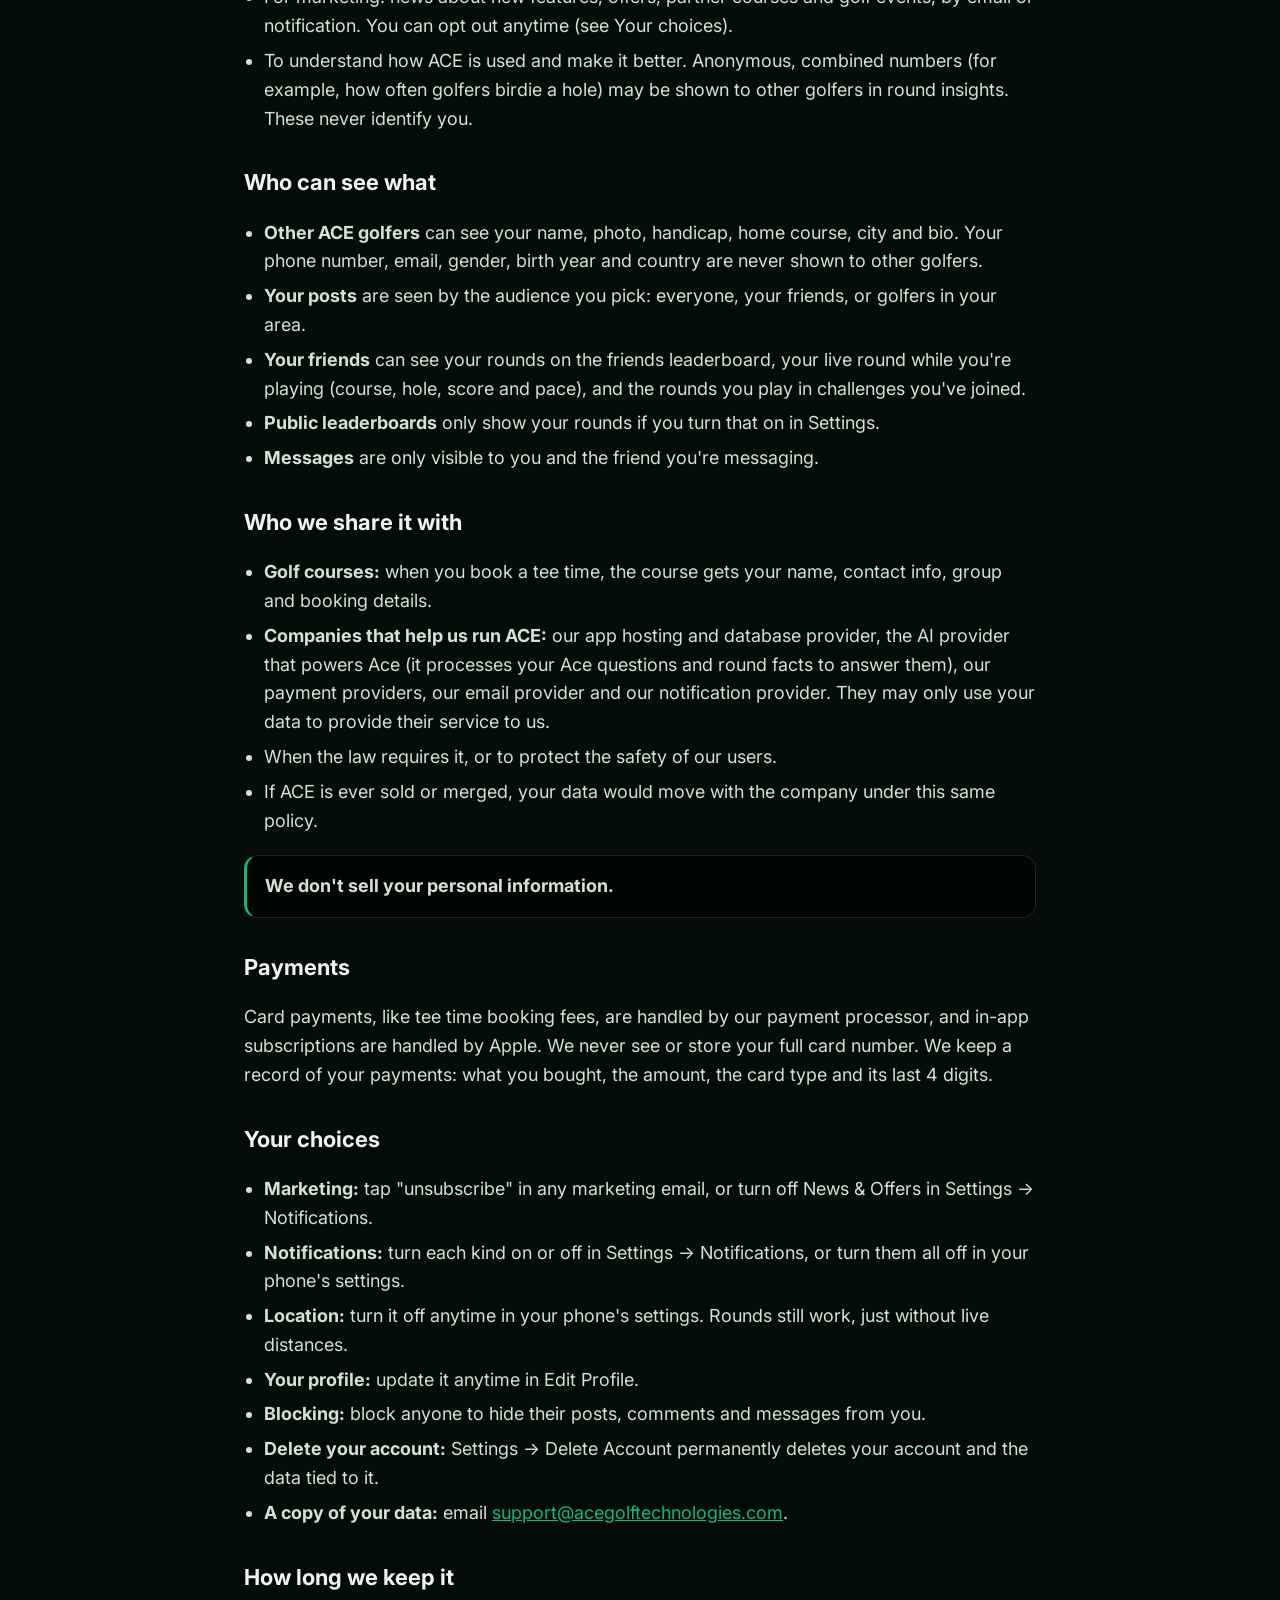
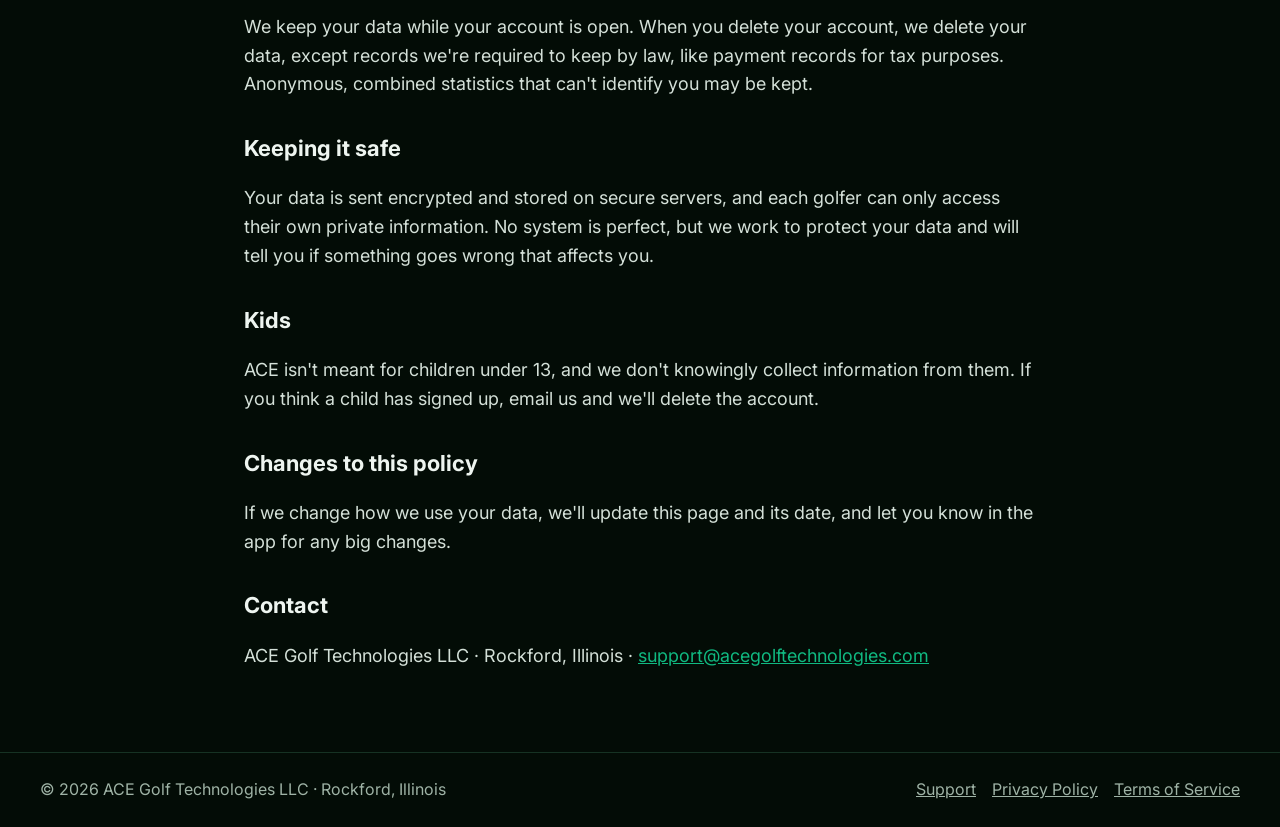
==== commit 0e6ed816: "Booking comes after launch: site copy to match Online tee times marked coming soon, analytics bookin" ====
--- a/privacy.html
+++ b/privacy.html
@@ -28,7 +28,7 @@
   <main class="wrap">
     <article class="doc">
       <h1>Privacy Policy</h1>
-      <p class="updated">Last updated October 27, 2026</p>
+      <p class="updated">Last updated November 14, 2026</p>
 
       <p>This policy explains, in plain language, what information the ACE Golf app ("ACE") collects, how we use it, who we share it with, and the choices you have.</p>
 
@@ -42,7 +42,7 @@
         <li><strong>Location:</strong> your GPS position while you're in a round (for live distances and shot tracking), and when you use features that need it, like finding the nearest course.</li>
         <li><strong>Ace conversations:</strong> the questions you ask Ace and its answers.</li>
         <li><strong>What you share:</strong> posts, photos, comments, likes, messages, challenges, the friends you connect with, and your live round while you're playing (see "Who can see what").</li>
-        <li><strong>Bookings and payments:</strong> tee times you book, and payment records (see Payments below).</li>
+        <li><strong>Bookings and payments:</strong> tee times you book (once booking is available in ACE), and payment records (see Payments below).</li>
         <li><strong>Device info:</strong> a notification token for your phone if you allow notifications, so we can send them.</li>
         <li><strong>Reports and support:</strong> reports you file about other users or content, and anything you send us.</li>
       </ul>
@@ -54,7 +54,7 @@
       <ul>
         <li>To run ACE: your account, rounds, stats, green maps, Ace's caddy advice and round insights. Your shots and bag are what make Ace's advice specific to you.</li>
         <li>To show your activity to the people you share it with, and to power friends, the feed, messages, leaderboards and challenges.</li>
-        <li>To book tee times and send the course what it needs for your reservation.</li>
+        <li>Once tee time booking is available: to book tee times and send the course what it needs for your reservation.</li>
         <li>To keep ACE safe and secure: reviewing reports, preventing abuse and enforcing plan limits.</li>
         <li>To send you notifications and updates about your account, bookings, friends and important changes to the app.</li>
         <li>For marketing: news about new features, offers, partner courses and golf events, by email or notification. You can opt out anytime (see Your choices).</li>
--- a/styles.css
+++ b/styles.css
@@ -38,9 +38,12 @@
 .site-header, .site-footer { position: relative; z-index: 2; background: var(--bg); }
 
 /* Full-width section bands, tinted glass over the moving course, alternating tones edge to edge. */
-.section { position: relative; z-index: 1; width: 100%; background: rgba(3,12,6,0.74); }
-.section.alt { background: rgba(3,12,6,0.6); border-top: 1px solid rgba(255,255,255,0.06); border-bottom: 1px solid rgba(255,255,255,0.06); }
-.section.final { background: radial-gradient(ellipse at center, rgba(16,185,129,0.16), transparent 65%), rgba(3,12,6,0.7); }
+.section { position: relative; z-index: 1; width: 100%; background: rgba(3,12,6,0.56); }
+.section.alt { background: rgba(3,12,6,0.44); border-top: 1px solid rgba(255,255,255,0.06); border-bottom: 1px solid rgba(255,255,255,0.06); }
+.section.final { background: radial-gradient(ellipse at center, rgba(16,185,129,0.18), transparent 65%), rgba(3,12,6,0.52); }
+/* The tint is light enough to see the course, so big text gets a soft shadow to stay crisp. */
+.section h2, .section .lede, .hero h1, .hero .lede { text-shadow: 0 2px 14px rgba(0,0,0,0.55); }
+.row-text > p, .row-text > .ticks li, .hero .proof, .proof-line { text-shadow: 0 1px 8px rgba(0,0,0,0.6); }
 
 /* The course flyover stays fixed behind the whole page; the hero shows it clearest. */
 .hero {
@@ -52,7 +55,7 @@
 }
 .hero-video { position: fixed; inset: 0; z-index: 0; background: var(--bg); }
 .hero-video video { width: 100%; height: 100%; object-fit: cover; display: block; }
-.hero-video::after { content: ""; position: absolute; inset: 0; background: rgba(3,12,6,0.4); }
+.hero-video::after { content: ""; position: absolute; inset: 0; background: rgba(3,12,6,0.28); }
 .hero-inner { position: relative; z-index: 1; width: 100%; }
 .scroll-hint {
   position: absolute; z-index: 1; left: 50%; bottom: 18px; transform: translateX(-50%);
@@ -256,7 +259,52 @@
 .footer-cols a:not(.brand):hover { color: var(--ink); }
 .foot-note { margin: 10px 0 0; font-size: 15px; }
 
+/* ── Course surveys page ─────────────────────────────────────────────── */
+.page-hero { min-height: calc(78vh - 70px); min-height: calc(78svh - 70px); }
+.page-hero h1 { max-width: 16ch; }
+.proof-line { color: var(--muted); font-size: 17px; margin: 0; max-width: 60ch; }
+.proof-line strong { color: var(--ink); }
+.survey-uses { margin-bottom: 0; }
+.survey-uses.course-grid { grid-template-columns: repeat(auto-fit, minmax(240px, 1fr)); }
+.survey-panels { display: grid; grid-template-columns: repeat(auto-fit, minmax(300px, 1fr)); gap: 16px; margin-top: 28px; text-align: left; }
+.survey-panels h3 { margin: 0 0 14px; font-size: 21px; }
+.survey-panels .ticks { padding-left: 0; margin: 0; }
+.format-list { list-style: none; padding: 0 !important; margin: 0 !important; display: grid; gap: 12px !important; }
+.format-list li { display: grid; gap: 2px; padding-bottom: 12px; border-bottom: 1px solid rgba(255,255,255,0.08); }
+.format-list li:last-child { border-bottom: 0; padding-bottom: 0; }
+.format-list b { color: var(--green); }
+.format-list span { color: var(--muted); font-size: 16px; }
+.price-from { display: block; margin: 0 0 2px !important; font-size: 15px !important; text-transform: uppercase; letter-spacing: 1.5px; }
+.price-text { font-size: 44px; padding-top: 22px; }
+.table-title { font-family: var(--font-display); font-weight: 400; font-size: 36px; letter-spacing: 0.5px; line-height: 1; margin: 56px 0 10px; }
+.table-title + .lede.narrow { margin: 0 auto 18px; font-size: 17px; }
+.table-scroll { overflow-x: auto; border: 1px solid rgba(255,255,255,0.12); border-radius: 16px; background: rgba(0,0,0,0.62); text-align: left; }
+.addons { width: 100%; border-collapse: collapse; font-size: 16px; min-width: 560px; }
+.addons th, .addons td { padding: 13px 16px; border-bottom: 1px solid rgba(255,255,255,0.08); vertical-align: top; }
+.addons thead th { color: var(--muted); font-size: 13px; letter-spacing: 1px; text-transform: uppercase; font-weight: 700; }
+.addons tbody th { color: var(--ink); font-weight: 700; }
+.addons td { color: #d4e0d8; }
+.addons tbody tr:last-child th, .addons tbody tr:last-child td { border-bottom: 0; }
+.price-notes { display: grid; grid-template-columns: repeat(auto-fit, minmax(240px, 1fr)); gap: 14px; margin-top: 16px; text-align: left; }
+.founding {
+  margin-top: 28px; text-align: left; display: flex; gap: 24px; align-items: center; justify-content: space-between; flex-wrap: wrap;
+  border: 1px solid var(--green); border-radius: 20px; padding: 26px; background: linear-gradient(120deg, rgba(16,185,129,0.16), rgba(0,0,0,0.62) 70%);
+}
+.founding > div { flex: 1 1 380px; min-width: 0; }
+.founding .eyebrow { margin-bottom: 6px; }
+.founding h3 { font-family: var(--font-display); font-weight: 400; font-size: 36px; letter-spacing: 0.5px; line-height: 1; margin: 0 0 10px; }
+.founding p:not(.eyebrow) { margin: 0; color: #d4e0d8; max-width: 62ch; }
+.steps { list-style: none; padding: 0; margin: 28px 0 0; display: grid; grid-template-columns: repeat(auto-fit, minmax(220px, 1fr)); gap: 14px; text-align: left; counter-reset: step; }
+.steps li { counter-increment: step; background: rgba(0,0,0,0.55); border: 1px solid rgba(255,255,255,0.12); border-radius: 16px; padding: 20px 18px 18px; display: grid; gap: 6px; align-content: start; }
+.steps li::before { content: "0" counter(step); font-family: var(--font-display); font-size: 40px; line-height: 1; color: var(--green); }
+.steps b { font-size: 20px; }
+.steps span { color: var(--muted); font-size: 17px; }
+.why-cards { display: grid; gap: 12px; margin-top: 8px; }
+.contact-title { font-size: clamp(48px, 7vw, 92px) !important; }
+.center-row { justify-content: center; margin: 26px 0 0; }
+
 @media (max-width: 860px) {
+  .page-hero { min-height: auto; }
   .row { grid-template-columns: 1fr; gap: 36px; }
   .row.flip .row-text { order: 0; }
   .final-cta { text-align: center; }
